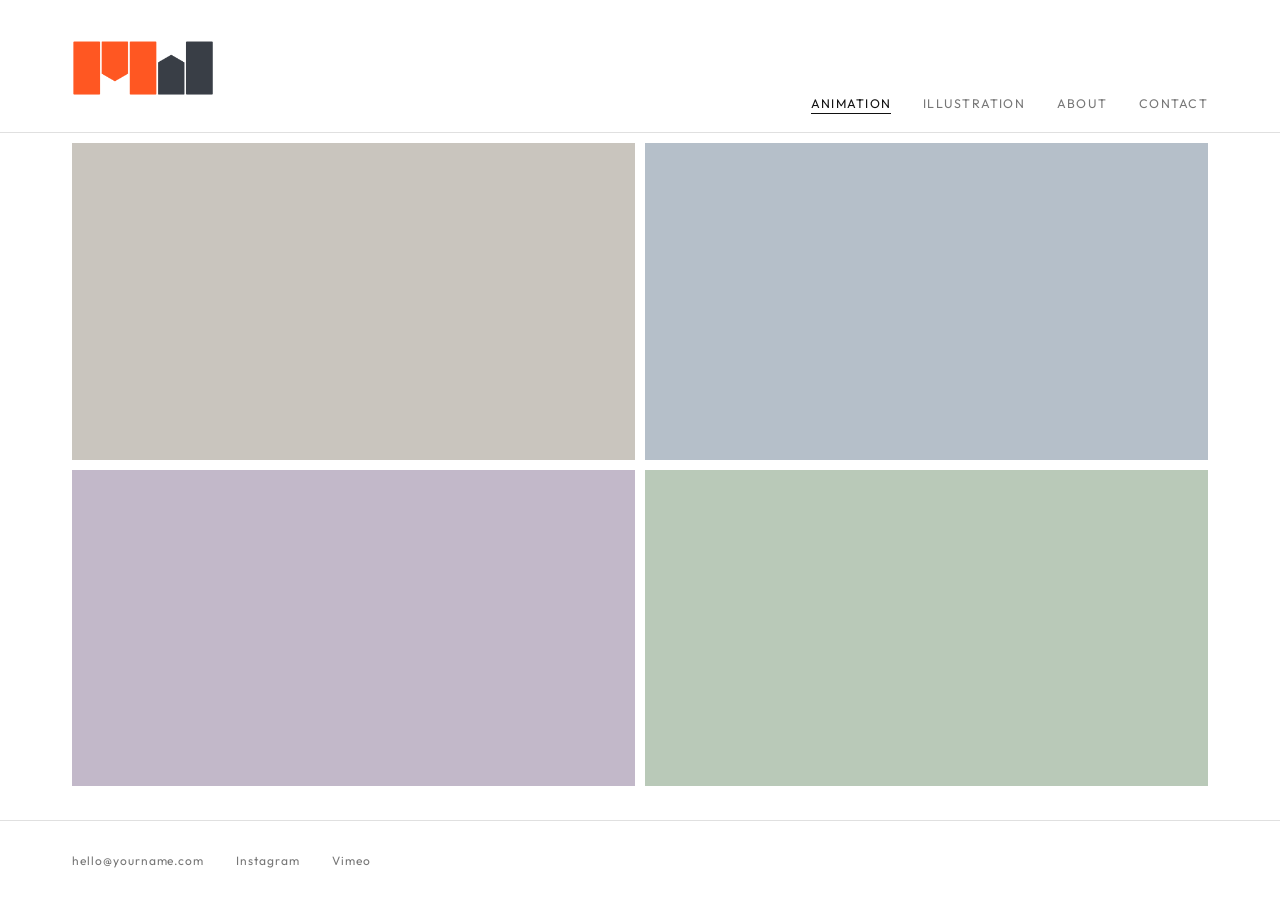
==== index.html @ 74d6daca "Initial commit" ====
<!DOCTYPE html>
<html lang="en">
<head>
  <meta charset="UTF-8">
  <meta name="viewport" content="width=device-width, initial-scale=1.0">
  <title>Portfolio</title>
  <link rel="stylesheet" href="css/style.css">
</head>
<body data-page="index">

  <header class="site-header" id="site-header"></header>

  <!-- Optional hero image — shown only if headerImage is set in config -->
  <div class="site-hero hidden" id="site-hero"></div>

  <main class="site-wrap">

    <!-- All grid-based sections share this container; JS filters by category -->
    <div id="grid-container" class="hidden">
      <div class="project-grid" id="project-grid"></div>
    </div>

    <!-- About -->
    <div data-section="about" id="about-container" class="hidden">
      <div id="about-section"></div>
    </div>

    <!-- Contact -->
    <div data-section="contact" id="contact-container" class="hidden">
      <div id="contact-section"></div>
    </div>

  </main>

  <footer class="site-footer" id="site-footer"></footer>

  <script src="config.js"></script>
  <script src="js/portfolio.js"></script>

</body>
</html>
---- css/style.css ----
/* ============================================================
   PORTFOLIO STYLES — visual design lives here
   ============================================================ */

/* Font variables injected by JS from config */
:root {
  --font-display: 'Cormorant Garamond', serif;
  --font-body: 'Outfit', sans-serif;
  --color-bg: #ffffff;
  --color-text: #111111;
  --color-muted: #777777;
  --color-accent: #111111;
  --color-overlay: rgba(0,0,0,0.5);
}

*, *::before, *::after { box-sizing: border-box; margin: 0; padding: 0; }

html { font-size: 16px; scroll-behavior: smooth; }

body {
  font-family: var(--font-body);
  background: var(--color-bg);
  color: var(--color-text);
  min-height: 100vh;
  display: flex;
  flex-direction: column;
}

a { color: inherit; text-decoration: none; }
img { display: block; width: 100%; }

/* ---- Layout ---- */
.site-wrap {
  max-width: 1200px;
  margin: 0 auto;
  padding: 0 2rem;
  width: 100%;
}

/* ---- Header ---- */
.site-header {
  padding: 1.75rem 0 1.25rem;
  border-bottom: 0.5px solid rgba(0,0,0,0.12);
  position: sticky;
  top: 0;
  background: var(--color-bg);
  z-index: 100;
}

.site-header .site-wrap {
  display: flex;
  justify-content: space-between;
  align-items: baseline;
  gap: 2rem;
}

.site-logo {
  font-family: var(--font-display);
  font-size: 1.5rem;
  font-weight: var(--font-display-weight, 300);
  letter-spacing: 0.03em;
  white-space: nowrap;
}

.site-logo a { color: var(--color-text); }

/* ---- Nav ---- */
.site-nav {
  display: flex;
  gap: 2rem;
  list-style: none;
  flex-wrap: wrap;
}

.site-nav a {
  font-size: 0.78rem;
  letter-spacing: 0.1em;
  text-transform: uppercase;
  color: var(--color-muted);
  transition: color 0.15s;
  padding-bottom: 2px;
  border-bottom: 1px solid transparent;
}

.site-nav a:hover,
.site-nav a.active {
  color: var(--color-text);
  border-bottom-color: var(--color-text);
}

/* ---- Hero image (optional) ---- */
.site-hero {
  width: 100%;
  max-height: 420px;
  overflow: hidden;
}
.site-hero img {
  width: 100%;
  height: 420px;
  object-fit: cover;
}

/* ---- Project Grid ---- */
.project-grid {
  display: grid;
  grid-template-columns: repeat(auto-fill, minmax(500px, 1fr));
  gap: 10px;
  padding: 10px 0;
}

.project-tile {
  position: relative;
  aspect-ratio: 16 / 9;
  overflow: hidden;
  cursor: pointer;
  background: #ddd;
}

.project-tile-img {
  width: 100%;
  height: 100%;
  object-fit: cover;
  display: block;
  transition: transform 0.5s cubic-bezier(0.25, 0.46, 0.45, 0.94);
}

.project-tile-placeholder {
  width: 100%;
  height: 100%;
}

.project-tile:hover .project-tile-img {
  transform: scale(1.05);
}

.project-tile-overlay {
  position: absolute;
  inset: 0;
  background: var(--color-overlay);
  opacity: 0;
  display: flex;
  align-items: flex-end;
  padding: 1.25rem;
  transition: opacity 0.3s ease;
}

.project-tile:hover .project-tile-overlay {
  opacity: 1;
}

.project-tile-label {
  font-size: 0.7rem;
  letter-spacing: 0.12em;
  text-transform: uppercase;
  color: #fff;
  transform: translateY(6px);
  transition: transform 0.3s ease;
}

.project-tile:hover .project-tile-label {
  transform: translateY(0);
}

/* ---- Section pages (About / Contact) ---- */
.page-section {
  padding: 5rem 0;
  max-width: 680px;
}

.page-section h1 {
  font-family: var(--font-display);
  font-size: 2.5rem;
  font-weight: var(--font-display-weight, 300);
  letter-spacing: 0.02em;
  margin-bottom: 2rem;
}

.page-section p {
  font-size: 1rem;
  line-height: 1.8;
  color: var(--color-muted);
  margin-bottom: 1.25rem;
}

.page-section .about-photo {
  width: 100%;
  max-width: 420px;
  margin-bottom: 2.5rem;
}

.contact-email {
  font-family: var(--font-display);
  font-size: 1.75rem;
  font-weight: 300;
  display: inline-block;
  margin-bottom: 1rem;
  border-bottom: 1px solid var(--color-text);
}

/* ---- Project Detail Page ---- */
.project-detail {
  padding: 3.5rem 0 6rem;
}

.project-detail-back {
  font-size: 0.72rem;
  letter-spacing: 0.1em;
  text-transform: uppercase;
  color: var(--color-muted);
  display: inline-flex;
  align-items: center;
  gap: 0.4rem;
  margin-bottom: 2.5rem;
  transition: color 0.15s;
}
.project-detail-back:hover { color: var(--color-text); }
.project-detail-back::before { content: "←"; }

.project-detail-title {
  font-family: var(--font-display);
  font-size: clamp(2rem, 5vw, 3.5rem);
  font-weight: var(--font-display-weight, 300);
  letter-spacing: 0.02em;
  margin-bottom: 2.5rem;
  line-height: 1.15;
}

.project-detail-media {
  width: 100%;
  margin-bottom: 3rem;
  background: #111;
}

.project-detail-media iframe {
  width: 100%;
  aspect-ratio: 16 / 9;
  border: none;
  display: block;
}

.project-detail-media img {
  width: 100%;
  max-height: 600px;
  object-fit: cover;
}

.project-detail-body {
  display: grid;
  grid-template-columns: 1fr 220px;
  gap: 4rem;
  align-items: start;
}

@media (max-width: 640px) {
  .project-detail-body {
    grid-template-columns: 1fr;
    gap: 2rem;
  }
}

.project-detail-description {
  font-size: 1rem;
  line-height: 1.85;
  color: var(--color-muted);
}

.project-detail-description p + p {
  margin-top: 1rem;
}

.project-detail-meta {
  border-top: 0.5px solid rgba(0,0,0,0.12);
  padding-top: 1.5rem;
}

.project-detail-meta-row {
  display: flex;
  flex-direction: column;
  gap: 0.2rem;
  margin-bottom: 1.25rem;
}

.meta-label {
  font-size: 0.68rem;
  letter-spacing: 0.12em;
  text-transform: uppercase;
  color: var(--color-muted);
}

.meta-value {
  font-size: 0.9rem;
  color: var(--color-text);
}

.project-nav {
  display: flex;
  justify-content: space-between;
  margin-top: 5rem;
  padding-top: 2rem;
  border-top: 0.5px solid rgba(0,0,0,0.12);
  font-size: 0.75rem;
  letter-spacing: 0.1em;
  text-transform: uppercase;
}

.project-nav a {
  color: var(--color-muted);
  transition: color 0.15s;
}

.project-nav a:hover { color: var(--color-text); }

/* ---- Footer ---- */
.site-footer {
  margin-top: auto;
  padding: 2rem 0;
  border-top: 0.5px solid rgba(0,0,0,0.12);
}

.site-footer .site-wrap {
  display: flex;
  gap: 2rem;
  flex-wrap: wrap;
}

.site-footer a {
  font-size: 0.75rem;
  letter-spacing: 0.08em;
  color: var(--color-muted);
  transition: color 0.15s;
}
.site-footer a:hover { color: var(--color-text); }

/* ---- Utilities ---- */
.hidden { display: none !important; }

/* ---- Mobile ---- */
@media (max-width: 600px) {
  .site-header .site-wrap { flex-direction: column; gap: 1rem; }
  .site-nav { gap: 1.2rem; }
  .project-grid { grid-template-columns: 1fr 1fr; gap: 2px; }
  .site-wrap { padding: 0 1.2rem; }
}
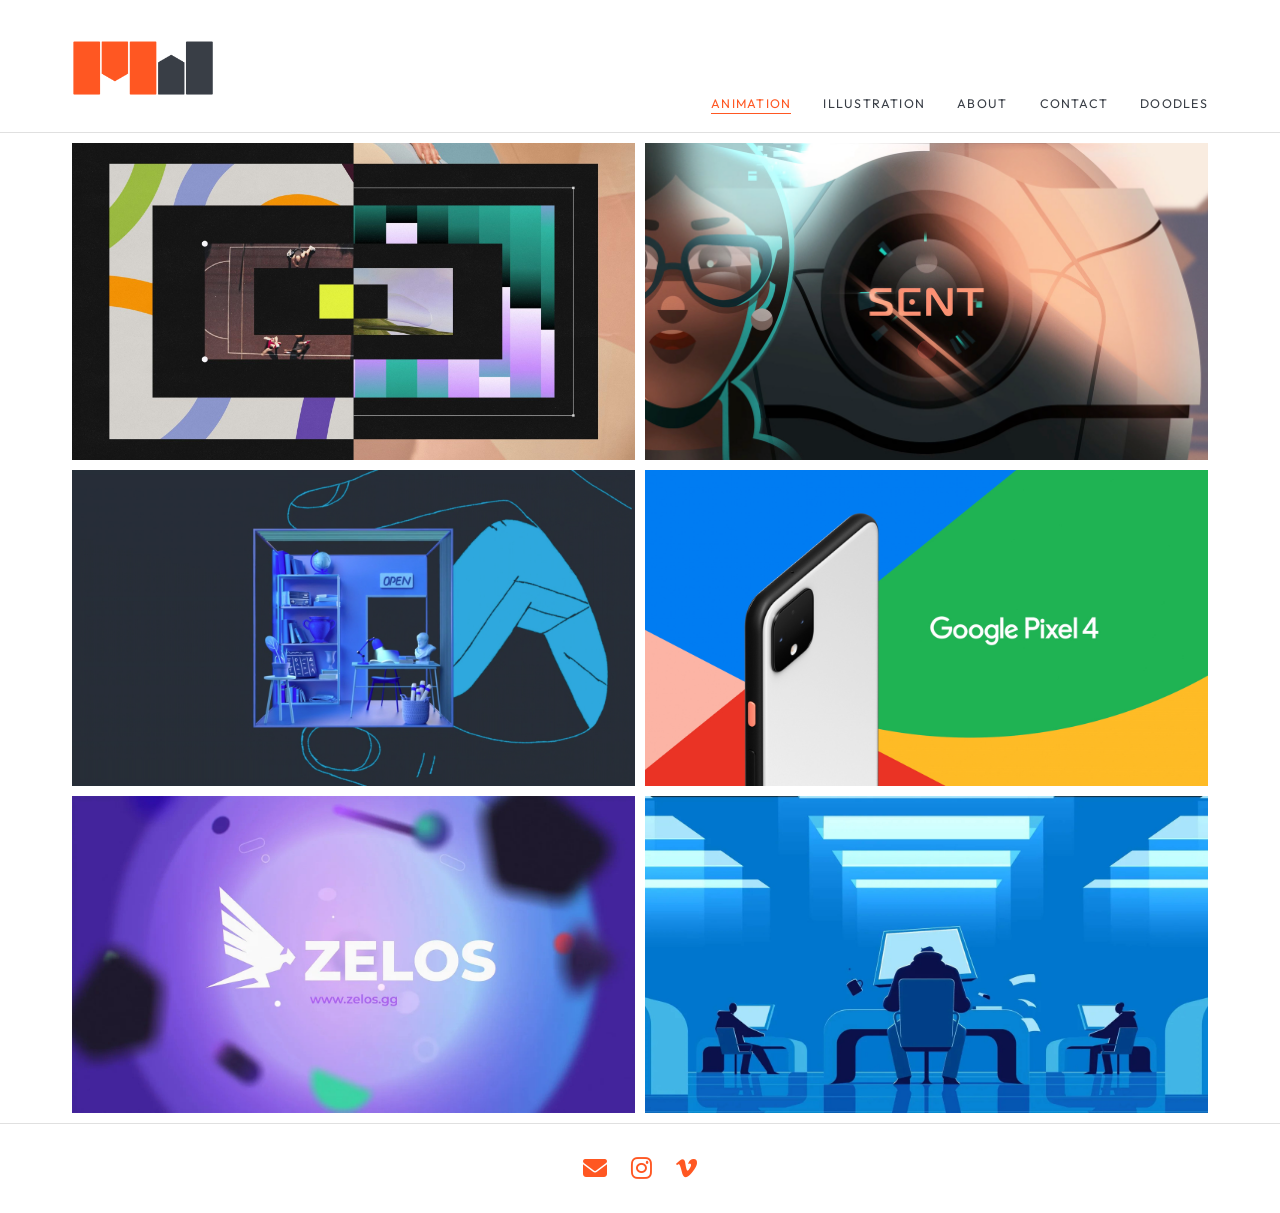
==== commit c4a05b9e: "iLLo updates, and tons of others" ====
--- a/index.html
+++ b/index.html
@@ -4,6 +4,7 @@
   <meta charset="UTF-8">
   <meta name="viewport" content="width=device-width, initial-scale=1.0">
   <title>Portfolio</title>
+  <link rel="stylesheet" href="https://cdnjs.cloudflare.com/ajax/libs/font-awesome/6.5.0/css/all.min.css">
   <link rel="stylesheet" href="css/style.css">
 </head>
 <body data-page="index">
@@ -37,5 +38,9 @@
   <script src="config.js"></script>
   <script src="js/portfolio.js"></script>
 
+  <div id="lightbox" class="lightbox hidden">
+  <img id="lightbox-image" src="" alt="">
+</div>
+
 </body>
 </html>
--- a/css/style.css
+++ b/css/style.css
@@ -7,9 +7,9 @@
   --font-display: 'Cormorant Garamond', serif;
   --font-body: 'Outfit', sans-serif;
   --color-bg: #ffffff;
-  --color-text: #111111;
-  --color-muted: #777777;
-  --color-accent: #111111;
+  --color-text: #FF5722;
+  --color-muted: #393E46;
+  --color-accent: #393E46;
   --color-overlay: rgba(0,0,0,0.5);
 }
 
@@ -64,6 +64,10 @@
 
 .site-logo a { color: var(--color-text); }
 
+.logo-img {
+  height: 80px;
+}
+
 /* ---- Nav ---- */
 .site-nav {
   display: flex;
@@ -103,7 +107,7 @@
 /* ---- Project Grid ---- */
 .project-grid {
   display: grid;
-  grid-template-columns: repeat(auto-fill, minmax(500px, 1fr));
+  grid-template-columns: repeat(2, 1fr);
   gap: 10px;
   padding: 10px 0;
 }
@@ -190,13 +194,45 @@
 
 .contact-email {
   font-family: var(--font-display);
-  font-size: 1.75rem;
+  font-size: 1.25rem;
   font-weight: 300;
   display: inline-block;
   margin-bottom: 1rem;
   border-bottom: 1px solid var(--color-text);
 }
 
+/* ---- About layout ---- */
+.about-layout {
+  display: grid;
+  grid-template-columns: 1fr 1fr;
+  gap: 2rem;
+  align-items: start;
+  padding: 5rem 0;
+}
+.about-layout h1 {
+  grid-column: 1 / -1;
+  font-family: var(--font-display);
+  font-size: 2.5rem;
+  font-weight: var(--font-display-weight, 300);
+  letter-spacing: 0.02em;
+  margin-bottom: 1rem;
+}
+.about-layout img {
+  width: 80%;
+}
+.about-layout p {
+  font-size: 1rem;
+  line-height: 1.8;
+  color: var(--color-muted);
+  margin-bottom: 1.25rem;
+}
+@media (max-width: 640px) {
+  .about-layout {
+    grid-template-columns: 1fr;
+    gap: 2rem;
+  }
+}
+
 /* ---- Project Detail Page ---- */
 .project-detail {
   padding: 3.5rem 0 6rem;
@@ -206,7 +242,7 @@
   font-size: 0.72rem;
   letter-spacing: 0.1em;
   text-transform: uppercase;
-  color: var(--color-muted);
+  color: var(--color-text);
   display: inline-flex;
   align-items: center;
   gap: 0.4rem;
@@ -218,11 +254,13 @@
 
 .project-detail-title {
   font-family: var(--font-display);
-  font-size: clamp(2rem, 5vw, 3.5rem);
+  font-size: 2.5rem;
   font-weight: var(--font-display-weight, 300);
   letter-spacing: 0.02em;
   margin-bottom: 2.5rem;
   line-height: 1.15;
+  font-style: normal;
+  color: var(--color-muted);
 }
 
 .project-detail-media {
@@ -233,7 +271,6 @@
 
 .project-detail-media iframe {
   width: 100%;
-  aspect-ratio: 16 / 9;
   border: none;
   display: block;
 }
@@ -284,12 +321,12 @@
   font-size: 0.68rem;
   letter-spacing: 0.12em;
   text-transform: uppercase;
-  color: var(--color-muted);
+  color: var(--color-text);
 }
 
 .meta-value {
   font-size: 0.9rem;
-  color: var(--color-text);
+  color: var(--color-muted);
 }
 
 .project-nav {
@@ -304,7 +341,7 @@
 }
 
 .project-nav a {
-  color: var(--color-muted);
+  color: var(--color-text);
   transition: color 0.15s;
 }
 
@@ -319,25 +356,91 @@
 
 .site-footer .site-wrap {
   display: flex;
-  gap: 2rem;
-  flex-wrap: wrap;
+  justify-content: center;
+  gap: 1.5rem;
 }
 
 .site-footer a {
-  font-size: 0.75rem;
-  letter-spacing: 0.08em;
-  color: var(--color-muted);
-  transition: color 0.15s;
-}
-.site-footer a:hover { color: var(--color-text); }
+  color: #FF5722;
+  transition: color 0.2s ease;
+}
+
+.site-footer a i {
+  font-size: 1.5rem;
+}
+
+.site-footer a:hover {
+  color: #000;
+}
+
+
+/* ---- Lightbox ---- */
+.lightbox {
+  position: fixed;
+  inset: 0;
+  background: rgba(0,0,0,0.92);
+  display: flex;
+  align-items: center;
+  justify-content: center;
+  z-index: 9999;
+  cursor: pointer;
+}
+
+.lightbox img {
+  max-width: 90vw;
+  max-height: 90vh;
+  object-fit: contain;
+}
+
+.lightbox.hidden {
+  display: none;
+}
 
 /* ---- Utilities ---- */
 .hidden { display: none !important; }
 
 /* ---- Mobile ---- */
-@media (max-width: 600px) {
-  .site-header .site-wrap { flex-direction: column; gap: 1rem; }
-  .site-nav { gap: 1.2rem; }
-  .project-grid { grid-template-columns: 1fr 1fr; gap: 2px; }
-  .site-wrap { padding: 0 1.2rem; }
-}
+@media (max-width: 750px) {
+
+  .site-header .site-wrap {
+    display: flex;
+    flex-direction: column;
+    align-items: center;
+    text-align: center;
+    gap: 0.8rem;
+  }
+
+  .site-nav {
+    display: flex;
+    justify-content: center;
+    flex-wrap: wrap;
+    gap: 0.9rem;
+  }
+
+  .project-grid {
+    grid-template-columns: 1fr 1fr;
+    gap: 10px;
+  }
+
+  .site-wrap {
+    padding: 0 1.2rem;
+  }
+
+  .about-layout {
+    grid-template-columns: 1fr;
+    gap: 2rem;
+  }
+
+  .site-footer {
+    margin-top: 1rem;
+    padding: 1.5rem 0;
+  }
+
+  .site-logo img {
+    height: 50px;
+  }
+
+  .site-footer a i {
+    font-size: 1.25rem;
+  }
+}
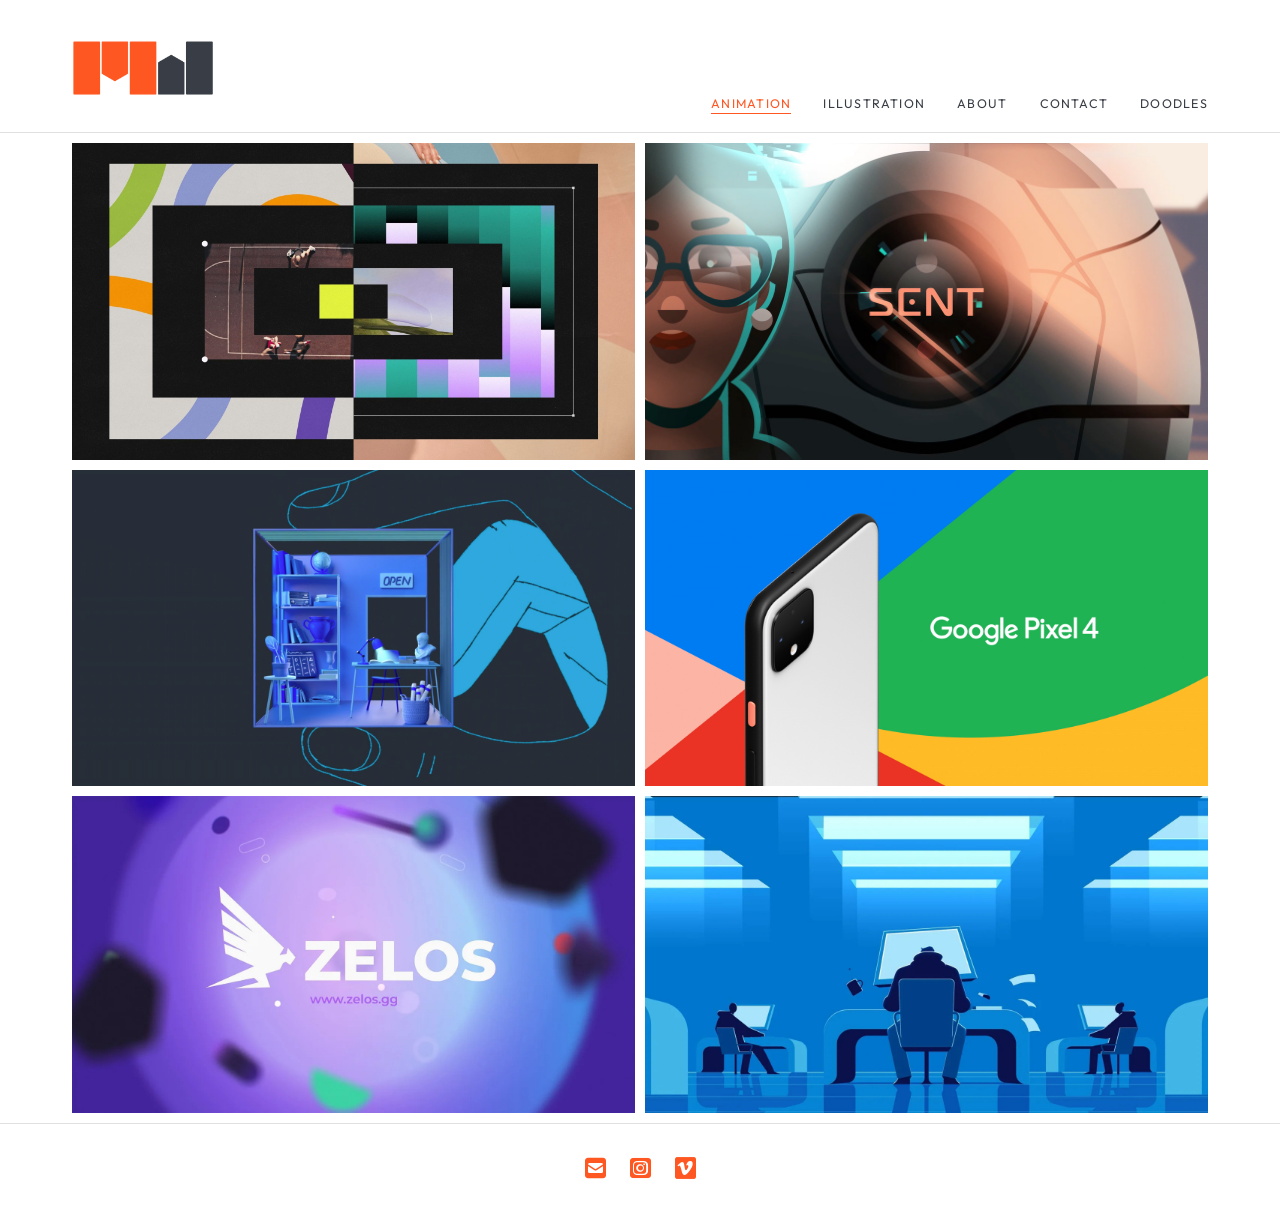
==== commit 64f1a818: "tons more updates like doodles, etc" ====
--- a/index.html
+++ b/index.html
@@ -38,8 +38,12 @@
   <script src="config.js"></script>
   <script src="js/portfolio.js"></script>
 
-  <div id="lightbox" class="lightbox hidden">
+<div id="lightbox" class="lightbox hidden">
+  <button class="lightbox-prev" aria-label="Previous image">‹</button>
+
   <img id="lightbox-image" src="" alt="">
+
+  <button class="lightbox-next" aria-label="Next image">›</button>
 </div>
 
 </body>
--- a/css/style.css
+++ b/css/style.css
@@ -120,6 +120,11 @@
   background: #ddd;
 }
 
+/* Doodles are not clickable */
+.doodle-tile {
+  cursor: default;
+}
+
 .project-tile-img {
   width: 100%;
   height: 100%;
@@ -167,13 +172,14 @@
 
 /* ---- Section pages (About / Contact) ---- */
 .page-section {
-  padding: 5rem 0;
+  padding: 2rem 0;
   max-width: 680px;
 }
 
 .page-section h1 {
   font-family: var(--font-display);
   font-size: 2.5rem;
+  color: var(--color-muted);
   font-weight: var(--font-display-weight, 300);
   letter-spacing: 0.02em;
   margin-bottom: 2rem;
@@ -192,13 +198,24 @@
   margin-bottom: 2.5rem;
 }
 
+/* Contact page email */
 .contact-email {
   font-family: var(--font-display);
   font-size: 1.25rem;
   font-weight: 300;
   display: inline-block;
   margin-bottom: 1rem;
-  border-bottom: 1px solid var(--color-text);
+  border-bottom: 1px solid var(--color-muted);
+}
+
+/* About page email (and any links in bio) */
+.about-text a {
+  color: var(--color-text);
+}
+
+.contact-email:hover,
+.about-text a:hover {
+  color: var(--color-muted);
 }
 
 /* ---- About layout ---- */
@@ -207,18 +224,19 @@
   grid-template-columns: 1fr 1fr;
   gap: 2rem;
   align-items: start;
-  padding: 5rem 0;
+  padding: 2rem 0;
 }
 .about-layout h1 {
   grid-column: 1 / -1;
   font-family: var(--font-display);
   font-size: 2.5rem;
+  color: var(--color-muted);
   font-weight: var(--font-display-weight, 300);
   letter-spacing: 0.02em;
   margin-bottom: 1rem;
 }
 .about-layout img {
-  width: 80%;
+  width: 70%;
 }
 .about-layout p {
   font-size: 1rem;
@@ -347,6 +365,32 @@
 
 .project-nav a:hover { color: var(--color-text); }
 
+/* ---- Doodles Masonry Layout ---- */
+#project-grid[data-category="doodles"] {
+  display: flex;
+  flex-wrap: wrap;
+  gap: 10px;
+  justify-content: center;
+}
+
+#project-grid[data-category="doodles"] .project-tile {
+  width: 100%;
+  max-width: 350px;
+  aspect-ratio: 4 / 3;
+}
+
+@media (max-width: 900px) {
+  #project-grid[data-category="doodles"] {
+    column-count: 2;
+  }
+}
+
+@media (max-width: 600px) {
+  #project-grid[data-category="doodles"] {
+    column-count: 1;
+  }
+}
+
 /* ---- Footer ---- */
 .site-footer {
   margin-top: auto;
@@ -361,7 +405,7 @@
 }
 
 .site-footer a {
-  color: #FF5722;
+  color: var(--color-text);
   transition: color 0.2s ease;
 }
 
@@ -370,7 +414,7 @@
 }
 
 .site-footer a:hover {
-  color: #000;
+  color: var(--color-muted);
 }
 
 
@@ -384,6 +428,34 @@
   justify-content: center;
   z-index: 9999;
   cursor: pointer;
+}
+
+.lightbox-prev,
+.lightbox-next {
+  position: fixed;
+  top: 50%;
+  transform: translateY(-50%);
+  background: none;
+  border: none;
+  color: white;
+  font-size: 3rem;
+  cursor: pointer;
+  opacity: 0.7;
+  z-index: 10000;
+  transition: opacity 0.2s ease;
+}
+
+.lightbox-prev:hover,
+.lightbox-next:hover {
+  opacity: 1;
+}
+
+.lightbox-prev {
+  left: 2rem;
+}
+
+.lightbox-next {
+  right: 2rem;
 }
 
 .lightbox img {
@@ -431,6 +503,13 @@
     gap: 2rem;
   }
 
+  .about-layout img {
+  width: 100%;
+  max-width: 250px;
+  margin: 0 auto;
+  display: block;
+}
+
   .site-footer {
     margin-top: 1rem;
     padding: 1.5rem 0;
@@ -443,4 +522,10 @@
   .site-footer a i {
     font-size: 1.25rem;
   }
+
+    /* Remove hover overlays on mobile */
+  .project-tile-overlay {
+    display: none;
+  }
+
 }
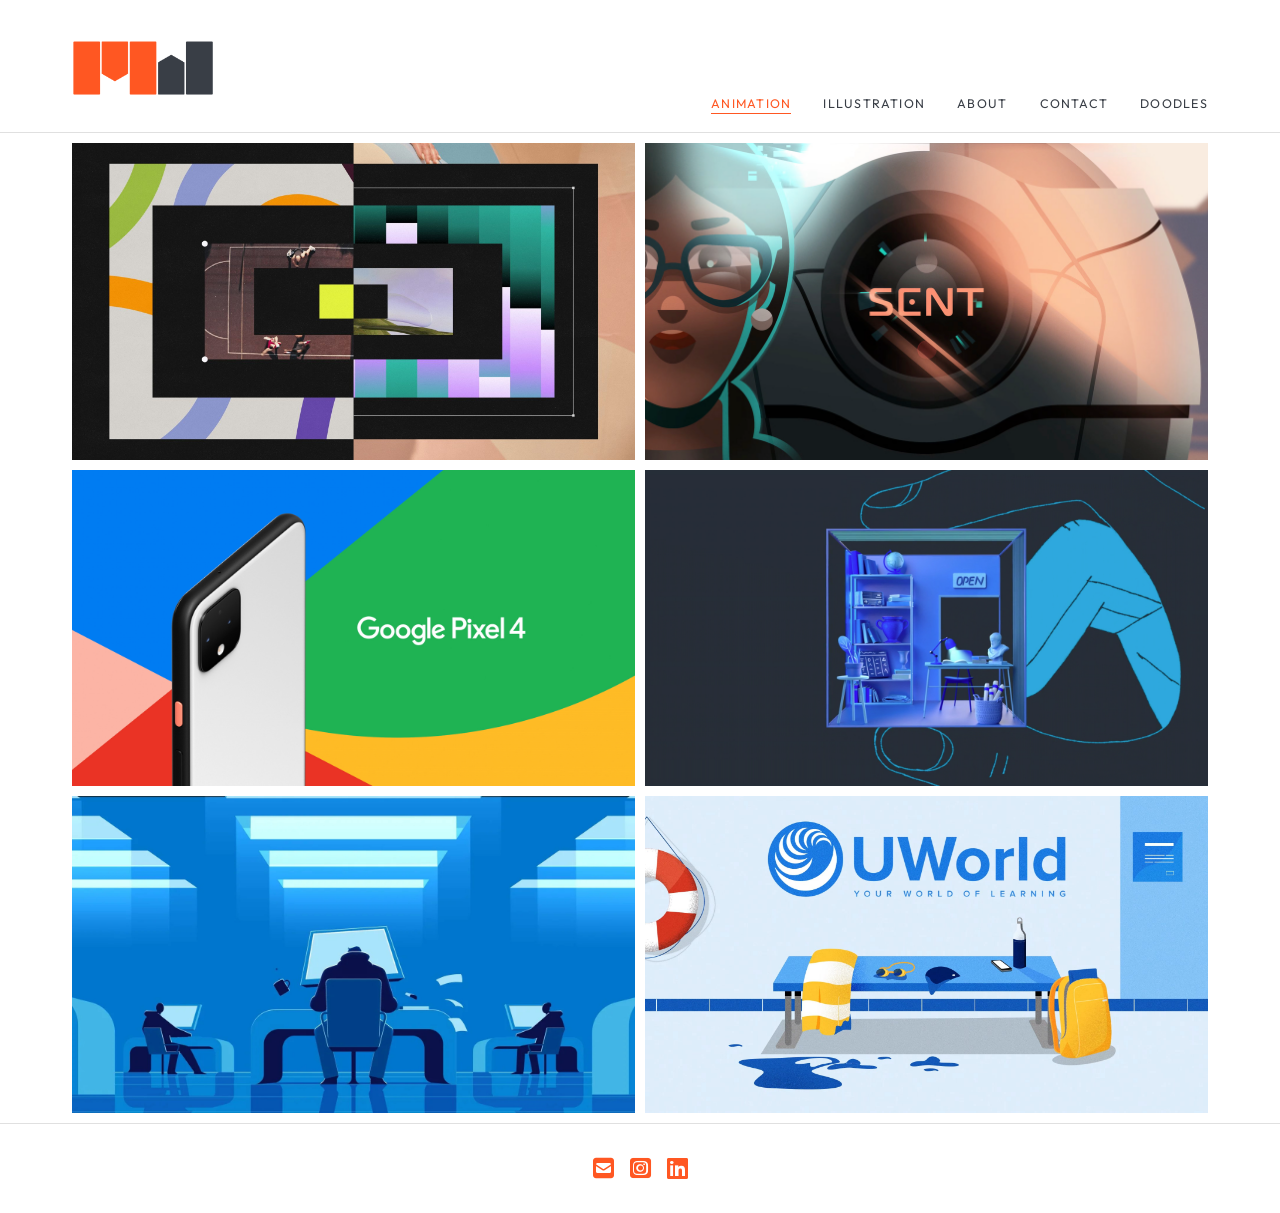
==== commit cabaa3ae: "added favicon" ====
--- a/index.html
+++ b/index.html
@@ -4,6 +4,7 @@
   <meta charset="UTF-8">
   <meta name="viewport" content="width=device-width, initial-scale=1.0">
   <title>Portfolio</title>
+  <link rel="icon" type="image/png" href="images/favicon.png">
   <link rel="stylesheet" href="https://cdnjs.cloudflare.com/ajax/libs/font-awesome/6.5.0/css/all.min.css">
   <link rel="stylesheet" href="css/style.css">
 </head>
--- a/css/style.css
+++ b/css/style.css
@@ -120,9 +120,21 @@
   background: #ddd;
 }
 
-/* Doodles are not clickable */
+/* ---- Doodles: fully non-interactive ---- */
 .doodle-tile {
   cursor: default;
+}
+
+.doodle-tile:hover .project-tile-img {
+  transform: none !important;
+}
+
+.doodle-tile:hover .project-tile-overlay {
+  opacity: 0 !important;
+}
+
+.doodle-tile:hover .project-tile-label {
+  transform: none !important;
 }
 
 .project-tile-img {
@@ -401,7 +413,7 @@
 .site-footer .site-wrap {
   display: flex;
   justify-content: center;
-  gap: 1.5rem;
+  gap: 1rem;
 }
 
 .site-footer a {
